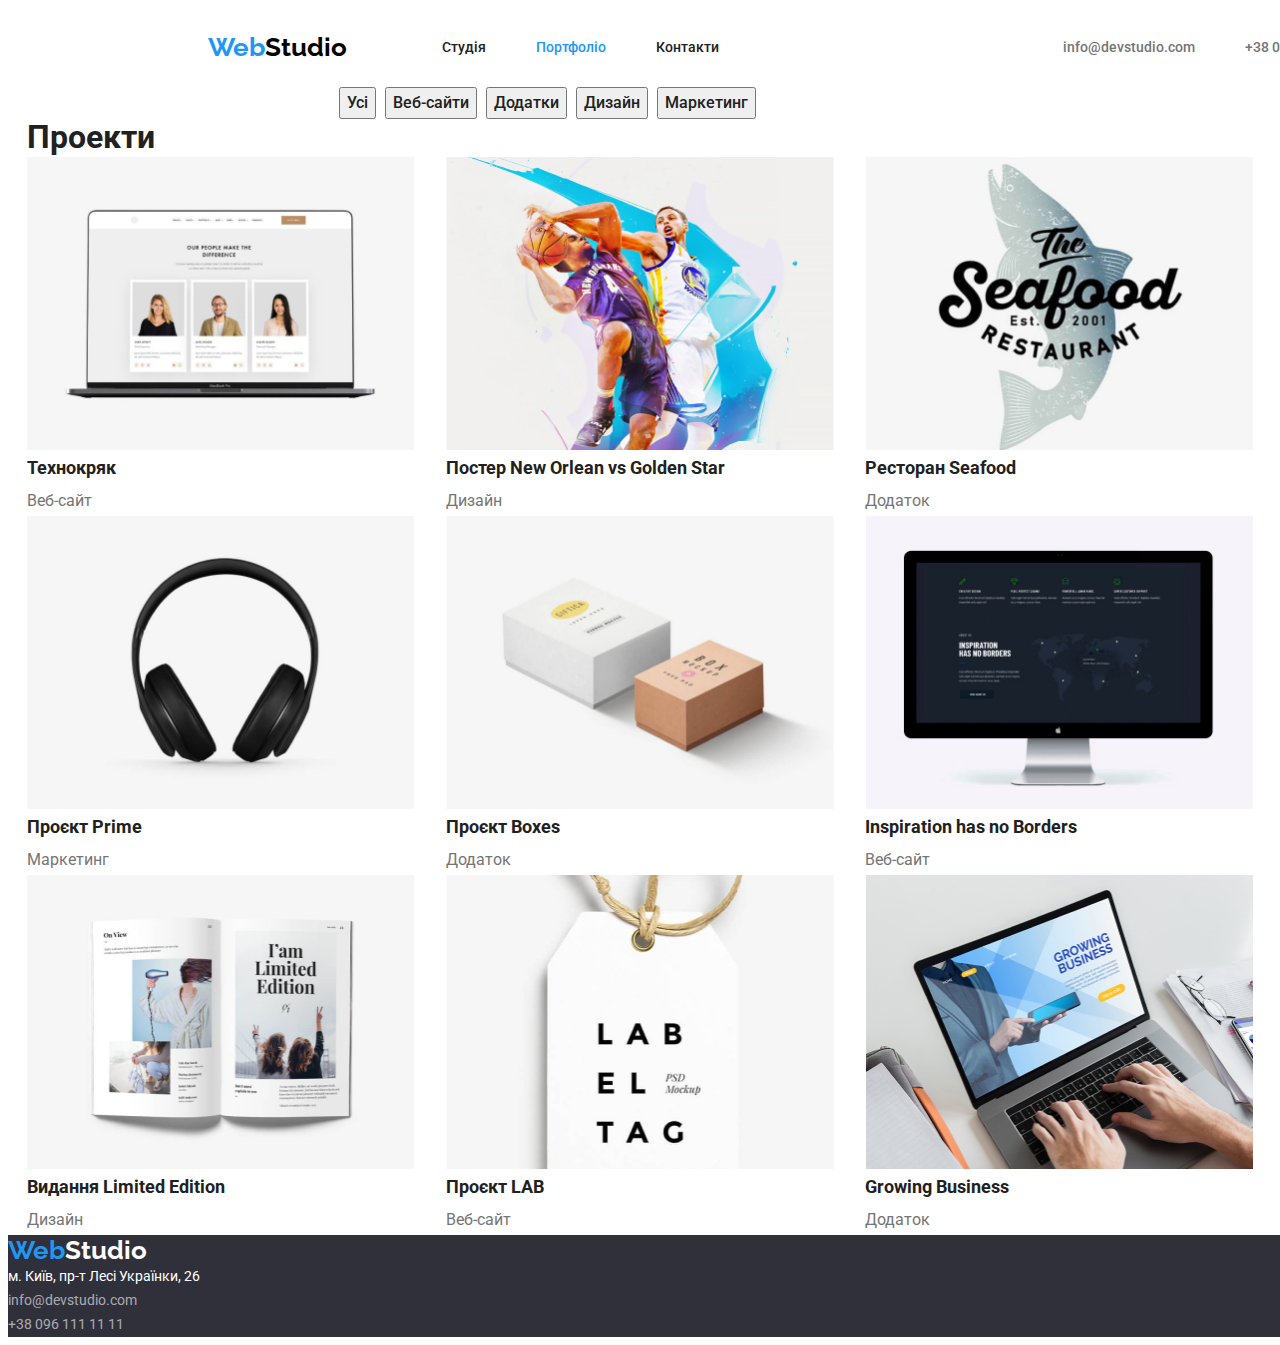
==== portfolio.html @ f0523ce9 "https://abeduhin.github.io/goit-markup-hw-03/" ====
<!DOCTYPE html>
<html lang="en">
<head>
    <meta charset="UTF-8">
    <link href="https://fonts.googleapis.com/css2?family=Raleway:wght@700&family=Roboto:wght@400;500;700;900&display=swap" rel="stylesheet">
    <link rel="stylesheet" href="./css/style.css">
    <title>Web studio (Version 2.1)</title>
</head>

<body>
    <!--Портфоліо-->
    <!--Верхня лінія--> 

    <header class="container-header">
        <div class="container page-header-container">
        <a href="#" class="logo"><span class="logo-span">Web</span>Studio</a>
        <nav class="page-navigation">
            <ul class="nav-list menu">
            <li><a href="./index.html"class="studio-portfolio">Студія</a></li>
            <li><a href="#"class="portfolio-portfolio">Портфоліо</a></li>
            <li><a href="#"class="contakts">Контакти</a></li>
            </ul>            
        </nav>
            <ul class="contakt">
            <li><a href="mailto:info@devstudio.com"class="mail">info@devstudio.com</a></li>
            <li><a href ="tel:+380961111111"class="tel">+38 096 111 11 11</a></li>
            </ul>
        </div>
                
          
        </header>
    <main>
        <section>
        <!-- filters -->
        <div class="container-project">
             <ul class="btn-port">
                <li><button type="button" class="btn-port-li">Усі</button></li>
                <li><button type="button" class="btn-port-li">Веб-сайти</button></li>
                <li><button type="button" class="btn-port-li">Додатки</button></li>
                <li><button type="button" class="btn-port-li">Дизайн</button></li>
                <li><button type="button" class="btn-port-li">Маркетинг</button></li>
                      
            </ul>
            
            <!-- project -->
                <h1>Проекти</h1>
                <ul class="projects">
                    
                    <li>
                        <img src="./images/img_p1.jpg" alt="Веб-сайт" width="388">
                        <h2 class="feature-projects">Технокряк</h2>
                        <p class="text-pojects">Веб-сайт</p>
                    </li>
                    <li>
                        <img src="./images/img_p2.jpg" alt="Дизайн" width="388">
                        <h2 class="feature-projects">Постер New Orlean vs Golden Star</h2>
                        <p class="text-pojects">Дизайн</p>
                    </li>
                    <li>
                        <img src="./images/img_p3.jpg" alt="Додаток" width="388">
                        <h2 class="feature-projects">Ресторан Seafood</h2>
                        <p class="text-pojects">Додаток</p>
                    </li>
                    <li>
                        <img src="./images/img_p4.jpg" alt="Маркетинг" width="388">
                        <h2 class="feature-projects">Проєкт Prime</h2>
                        <p class="text-pojects">Маркетинг</p>
                    </li>
                    <li>
                        <img src="./images/img_p5.jpg" alt="Додаток" width="388">
                        <h2 class="feature-projects">Проєкт Boxes</h2>
                        <p class="text-pojects">Додаток</p>
                    </li>
                    <li>
                        <img src="./images/img_p6.jpg" alt="Веб-сайт" width="388">
                        <h2 class="feature-projects">Inspiration has no Borders</h2>
                        <p class="text-pojects">Веб-сайт</p>
                    </li>
                    <li>
                        <img src="./images/img_p7.jpg" alt="Дизайн" width="388">
                        <h2 class="feature-projects">Видання Limited Edition</h2>
                        <p class="text-pojects">Дизайн</p>
                    </li>
                    <li>
                        <img src="./images/img_p8.jpg" alt="Веб-сайт" width="388">
                        <h2 class="feature-projects">Проєкт LAB</h2>
                        <p class="text-pojects">Веб-сайт</p>
                    </li>
                    <li>
                        <img src="./images/img_p9.jpg" alt="Додаток" width="388">
                        <h2 class="feature-projects">Growing Business</h2>
                        <p class="text-pojects">Додаток</p>
                    </li>
                </ul>
        </div>
            </section>

            
    </main>
    <!--Підвал-->
    <footer class="footer-container">
        <a href="#" class="logo-footer"><span class="logo-span">Web</span>Studio</a>
        <address>
        <ul class="address-list">
            <li>
                <a href="https://www.google.com/maps/d/u/0/viewer?mid=10uSM3H-mIU3GznYo2szRIEphczw&hl=en_US&ll=50.427327000000055%2C30.538092&z=17" target="_blank"  rel="noopener noreferrer" class="adres">м. Київ, пр-т Лесі Українки, 26</a>
                
            </li>

            <li><a href="mailto:info@devstudio.com" class="mail-footer">info@devstudio.com</a></li>
            <li><a href ="tel:+380961111111" class="tel-footer">+38 096 111 11 11</a></li>
        </ul>
    </address>
        
    </footer>
</body>
</html>
---- css/style.css ----
body { 
    
    font-size: 16px;
    font-family: 'Roboto', sans-serif;
    font-weight:700;
    line-height: 1.17;
    color:rgba(33, 33, 33, 1) ;
    
}

:root {
    --brand-color:rgba(33, 150, 243, 1);
    --decor-color: rgba(255, 255, 255, 1);
    --text-color: rgba(117, 117, 117, 1);
    
    
}
h1,
h2,
h3,
h4,
h5,
h6,
p {
  margin-top: 0;
  margin-bottom: 0;
}

ul,
ol {
  margin-top: 0;
  margin-bottom: 0;
  padding-left: 0;
}

img {
  display: block;
}
.container {
    width: 1200px;
    margin-left: auto;
    margin-right: auto;
    padding-left: 15px;
    padding-right: 15px;
}
.container-project {
    width: 1227px;
    margin-left: auto;
    margin-right: auto;
    padding-left: 15px;
    padding-right: 15px;

}
.section {
    margin-top: 94px;
    margin-bottom: 94px;
}
.visually-hidden {
    position: absolute;
    width: 1px;
    height: 1px;
    margin: -1px;
    padding: 0;
    overflow: hidden;
    border: 0;
    clip: rect(0 0 0 0);
  }
/* header */
.container-header { 
    padding-top: 24px;
    padding-bottom: 25px;
    width: 1600px;
    background-color:rgba(255, 255, 255, 1)
    

}
.page-header-container {  
    display: flex;
    align-items: center;
}

.nav-list { 
    display: flex;
    align-items: center;
    column-gap: 50px;
    padding-left: 95px;
    padding-right: 344px;

}

.menu {

}

.logo, .logo-footer {
    font-family:'Raleway';
    font-size: 26px;
    color:rgba(0, 0, 0, 1) ;
    text-decoration: none;

}
.logo {
    padding-left: 0px;
}

.logo-span {
    color: var(--brand-color);
}

.logo:hover, .logo:focus,
.studio-portfolio:hover, .studio-portfolio:focus, 
.portfolio-index:hover, .portfolio-index:focus,
.contakts:hover, .contakts:focus,
.mail:hover, .mail:focus, 
.tel:hover, .tel:focus,
.btn-headline:hover, .btn-headline:focus,
.logo-footer:hover, .logo-footer:focus,
.adres:hover, .adres:focus,
.mail-footer:hover, .mail-footer:focus,
.tel-footer:hover, .tel-footer:focus {
     color: var(--brand-color);
}
    
.nav-list {
    font-weight: 500;
    font-size: 14px; 
    list-style-type: none;          
}    

.studio-index, .studio-portfolio, .portfolio-index, .portfolio-portfolio, .contakts {
    text-decoration: none; 
    color:rgba(33, 33, 33, 1) ;    
      
}
.studio-index {
    color: var(--brand-color);
}
.portfolio-portfolio {
    color: var(--brand-color);
}
.mail, .tel {
    text-decoration: none; 
    color: var(--text-color) ;
}

.contakt {
    list-style-type: none;
    font-weight: 500;
    font-size: 14px;
    display: flex; 
    align-items: center; 
    column-gap: 50px; 
     
}
   /* main */

.main-neadline {
    background-color: rgba(33, 33, 33, 1);
    height: 600px;
    width: 1600px;
    border: 1px solid rgba(47, 48, 58, 1);
    
    
}
.headline {
    width: 696px;
    padding-top: 200px;
    text-align: center;
    font-size: 44px;
    line-height: 1.37;
    color: var(--decor-color);
    text-transform: uppercase;
    margin-left: auto;
    margin-right: auto;
    margin-bottom: 30px;
    
} 

.btn-headline {
    font-size: 16px;
    font-family: 'Roboto', sans-serif;
    font-weight:700;
    background-color: rgba(33, 150, 243, 1);
    line-height: 1.88;
    cursor: pointer;
    color: var(--decor-color) ;
    text-align: center;
    margin-left: auto;
    margin-right: auto;
    display: block;
    min-width: 216px;
    min-height: 50px;
}

.btn-headline:hover, .btn-headline:focus {
    color: var(--decor-color) ;
} 
     /* hang */
.list-hang {
    list-style-type: none;
    display: flex;
    flex-wrap: wrap;
    column-gap: 30px;
    
}
.list-hang-item {
    flex-basis: calc((100% - 90px) / 4) ;
}

.feature-hang {
    font-size: 14px;
    font-weight: 700;
    margin-bottom: 10px;    
} 
.list-action {
    list-style-type: none;
    display: flex;
    gap: 30px;
    margin-bottom: 188px;
}

.text {
    font-weight: 400;
    font-size: 14px;
    line-height: 1.71;
    color: var(--text-color) ;
}

.feature-section {
    font-size: 36px;
    font-weight: 700;
    margin-left: auto;
    margin-right: auto;
    margin-bottom: 50px;
    text-align: center;
    
     
}
.list-comand {
    list-style-type: none;
    display: flex;
    gap: 30px;
}

.feature-comand {
    font-weight: 500;
    font-size: 16px;
      
}

.position {
    font-weight: 400;
    color: var(--text-color) ;
}

.logo-footer {
    color: var(--decor-color);
}

.address-list {
    font-weight: 400;
    font-size: 14px;
    font-style: normal;
    list-style-type: none;    
}  

.adres {
    line-height: 1.71;
    text-decoration: none;
    color: var(--decor-color)
}

.mail-footer, .tel-footer {
    line-height: 1.71;
    text-decoration: none;
    color: rgba(255, 255, 255, 0.6);       
}

.btn-port {
    list-style-type: none;
    display: flex;
    align-items: center;
    column-gap: 9px;
    margin-left: auto;
    margin-right: auto;
    width: 603px;
        
}

.btn-port-li {
    font-size: 16px;
    font-family: 'Roboto', sans-serif;
    font-weight: 500;
    line-height: 1.62; 
    color:rgba(33, 33, 33, 1) ;

    cursor: pointer;
}

.btn-port-li:hover, .btn-port-li:focus {
    background-color: rgba(33, 150, 243, 1);
    color: var(--decor-color); 
}

.projects {
    list-style-type: none;
    display: flex;
    flex-wrap: wrap;
    column-gap: 31px; 
}

.feature-projects {
    font-size: 18px;
    font-weight: 700;
    line-height: 2;
}

.text-pojects {
    font-weight: 400;
    line-height: 1.88;
    color: var(--text-color); 
} 

.footer-container {
    background-color: rgba(47, 48, 58, 1);
    width: 1600px;
}
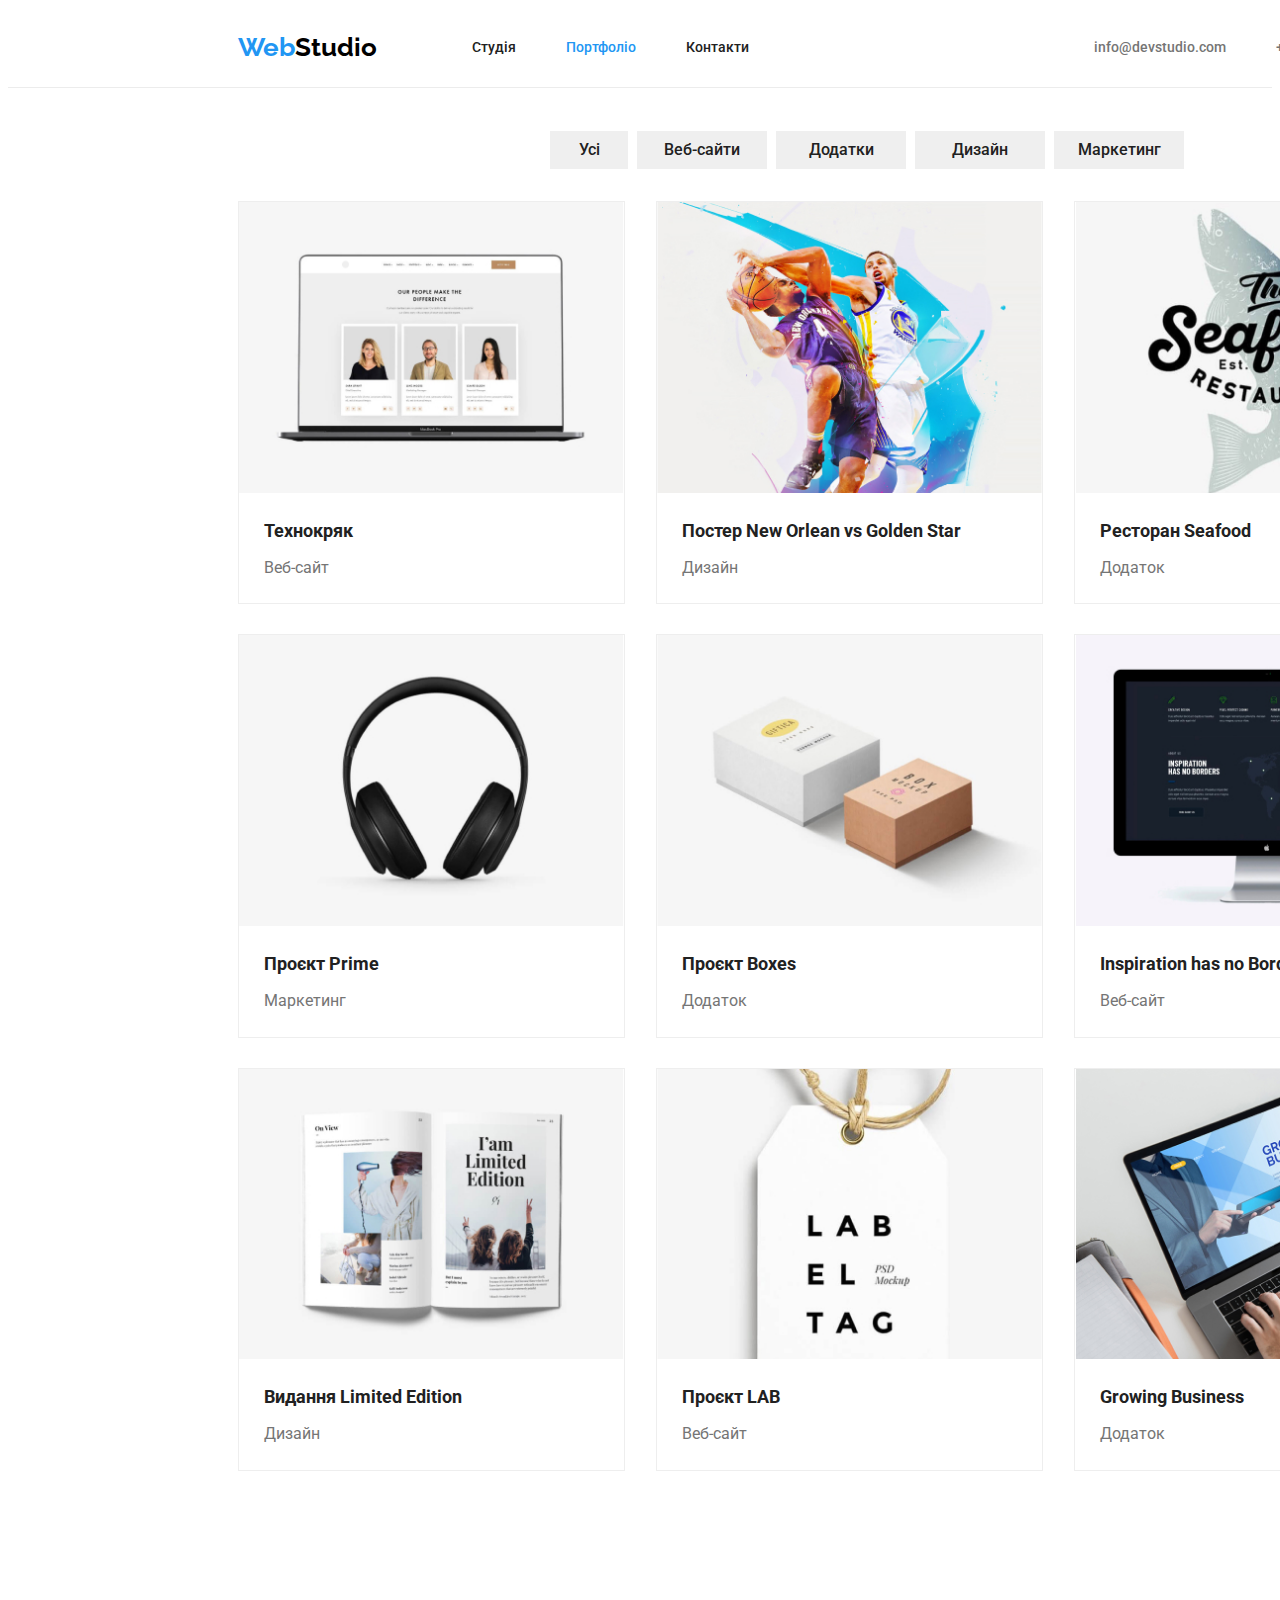
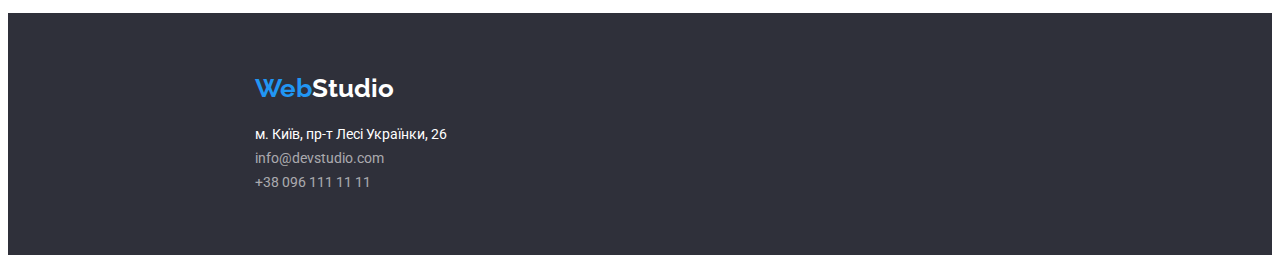
==== commit 48a2656c: "https://abeduhin.github.io/goit-markup-hw-03/" ====
--- a/portfolio.html
+++ b/portfolio.html
@@ -34,7 +34,7 @@
         <!-- filters -->
         <div class="container-project">
              <ul class="btn-port">
-                <li><button type="button" class="btn-port-li">Усі</button></li>
+                <li><button type="button" class="btn-port-li general">Усі</button></li>
                 <li><button type="button" class="btn-port-li">Веб-сайти</button></li>
                 <li><button type="button" class="btn-port-li">Додатки</button></li>
                 <li><button type="button" class="btn-port-li">Дизайн</button></li>
@@ -43,51 +43,51 @@
             </ul>
             
             <!-- project -->
-                <h1>Проекти</h1>
+                <h1 class="visually-hidden">Проекти</h1>
                 <ul class="projects">
                     
-                    <li>
-                        <img src="./images/img_p1.jpg" alt="Веб-сайт" width="388">
+                    <li class="project-item">
+                        <img src="./images/img_p1.jpg" alt="Веб-сайт" width="385">
                         <h2 class="feature-projects">Технокряк</h2>
                         <p class="text-pojects">Веб-сайт</p>
                     </li>
-                    <li>
-                        <img src="./images/img_p2.jpg" alt="Дизайн" width="388">
+                    <li class="project-item">
+                        <img src="./images/img_p2.jpg" alt="Дизайн" width="385">
                         <h2 class="feature-projects">Постер New Orlean vs Golden Star</h2>
                         <p class="text-pojects">Дизайн</p>
                     </li>
-                    <li>
-                        <img src="./images/img_p3.jpg" alt="Додаток" width="388">
+                    <li class="project-item">
+                        <img src="./images/img_p3.jpg" alt="Додаток" width="385">
                         <h2 class="feature-projects">Ресторан Seafood</h2>
                         <p class="text-pojects">Додаток</p>
                     </li>
-                    <li>
-                        <img src="./images/img_p4.jpg" alt="Маркетинг" width="388">
+                    <li class="project-item">
+                        <img src="./images/img_p4.jpg" alt="Маркетинг" width="385">
                         <h2 class="feature-projects">Проєкт Prime</h2>
                         <p class="text-pojects">Маркетинг</p>
                     </li>
-                    <li>
-                        <img src="./images/img_p5.jpg" alt="Додаток" width="388">
+                    <li class="project-item">
+                        <img src="./images/img_p5.jpg" alt="Додаток" width="385">
                         <h2 class="feature-projects">Проєкт Boxes</h2>
                         <p class="text-pojects">Додаток</p>
                     </li>
-                    <li>
-                        <img src="./images/img_p6.jpg" alt="Веб-сайт" width="388">
+                    <li class="project-item">
+                        <img src="./images/img_p6.jpg" alt="Веб-сайт" width="385">
                         <h2 class="feature-projects">Inspiration has no Borders</h2>
                         <p class="text-pojects">Веб-сайт</p>
                     </li>
-                    <li>
-                        <img src="./images/img_p7.jpg" alt="Дизайн" width="388">
+                    <li class="project-item">
+                        <img src="./images/img_p7.jpg" alt="Дизайн" width="385">
                         <h2 class="feature-projects">Видання Limited Edition</h2>
                         <p class="text-pojects">Дизайн</p>
                     </li>
-                    <li>
-                        <img src="./images/img_p8.jpg" alt="Веб-сайт" width="388">
+                    <li class="project-item">
+                        <img src="./images/img_p8.jpg" alt="Веб-сайт" width="385">
                         <h2 class="feature-projects">Проєкт LAB</h2>
                         <p class="text-pojects">Веб-сайт</p>
                     </li>
-                    <li>
-                        <img src="./images/img_p9.jpg" alt="Додаток" width="388">
+                    <li class="project-item">
+                        <img src="./images/img_p9.jpg" alt="Додаток" width="385">
                         <h2 class="feature-projects">Growing Business</h2>
                         <p class="text-pojects">Додаток</p>
                     </li>
@@ -99,6 +99,7 @@
     </main>
     <!--Підвал-->
     <footer class="footer-container">
+        <div class="container">
         <a href="#" class="logo-footer"><span class="logo-span">Web</span>Studio</a>
         <address>
         <ul class="address-list">
@@ -111,7 +112,9 @@
             <li><a href ="tel:+380961111111" class="tel-footer">+38 096 111 11 11</a></li>
         </ul>
     </address>
-        
+        </div>
     </footer>
+    
+    
 </body>
 </html>--- a/css/style.css
+++ b/css/style.css
@@ -6,6 +6,7 @@
     font-weight:700;
     line-height: 1.17;
     color:rgba(33, 33, 33, 1) ;
+    max-width: 1600px;
     
 }
 
@@ -46,15 +47,15 @@
 }
 .container-project {
     width: 1227px;
-    margin-left: auto;
-    margin-right: auto;
+    margin-left: 215px;
     padding-left: 15px;
     padding-right: 15px;
+    margin-bottom: 142px;
 
 }
 .section {
-    margin-top: 94px;
-    margin-bottom: 94px;
+    padding-top: 94px;
+    
 }
 .visually-hidden {
     position: absolute;
@@ -70,8 +71,9 @@
 .container-header { 
     padding-top: 24px;
     padding-bottom: 25px;
-    width: 1600px;
-    background-color:rgba(255, 255, 255, 1)
+    padding-left: 215px;
+    background-color:rgba(255, 255, 255, 1);
+    border-bottom: 1px solid rgba(236, 236, 236, 1);
     
 
 }
@@ -85,7 +87,7 @@
     align-items: center;
     column-gap: 50px;
     padding-left: 95px;
-    padding-right: 344px;
+    padding-right: 345px;
 
 }
 
@@ -150,7 +152,8 @@
     font-size: 14px;
     display: flex; 
     align-items: center; 
-    column-gap: 50px; 
+    column-gap: 50px;
+    justify-content: flex-end;
      
 }
    /* main */
@@ -158,7 +161,6 @@
 .main-neadline {
     background-color: rgba(33, 33, 33, 1);
     height: 600px;
-    width: 1600px;
     border: 1px solid rgba(47, 48, 58, 1);
     
     
@@ -237,32 +239,60 @@
     
      
 }
+.section-comand {
+    padding-top: 94px;
+    padding-bottom: 94px;
+    border: 1px solid rgba(0, 0, 0, 1);
+
+}
+
 .list-comand {
     list-style-type: none;
     display: flex;
     gap: 30px;
+    
+}
+
+.list-comand-cart {
+    text-align: center;
 }
 
 .feature-comand {
     font-weight: 500;
     font-size: 16px;
+    margin-top: 30px;
       
 }
 
 .position {
     font-weight: 400;
     color: var(--text-color) ;
+    margin-top: 10px;
+}
+
+.footer-container {
+    background-color: rgba(47, 48, 58, 1);
+    padding: 60px 0px;
+    
+    
+    
 }
 
 .logo-footer {
     color: var(--decor-color);
+    margin-left: 215px;
+    
 }
 
 .address-list {
     font-weight: 400;
     font-size: 14px;
     font-style: normal;
-    list-style-type: none;    
+    list-style-type: none;
+    margin-top: 20px;
+    margin-left: 215px; 
+    line-height: 9px; 
+      
 }  
 
 .adres {
@@ -274,18 +304,19 @@
 .mail-footer, .tel-footer {
     line-height: 1.71;
     text-decoration: none;
-    color: rgba(255, 255, 255, 0.6);       
+    color: rgba(255, 255, 255, 0.6);
+       
 }
 
 .btn-port {
     list-style-type: none;
     display: flex;
-    align-items: center;
-    column-gap: 9px;
+    gap: 9px;
     margin-left: auto;
     margin-right: auto;
     width: 603px;
-        
+    margin-top: 43px;
+    margin-bottom: 32px;        
 }
 
 .btn-port-li {
@@ -293,9 +324,15 @@
     font-family: 'Roboto', sans-serif;
     font-weight: 500;
     line-height: 1.62; 
-    color:rgba(33, 33, 33, 1) ;
-
+    color:rgba(33, 33, 33, 1);
     cursor: pointer;
+    border: none;
+    min-width: 130px;
+    min-height: 38px;
+}
+
+.general {
+    min-width: 78px;
 }
 
 .btn-port-li:hover, .btn-port-li:focus {
@@ -308,24 +345,34 @@
     display: flex;
     flex-wrap: wrap;
     column-gap: 31px; 
+    row-gap: 30px;
 }
 
 .feature-projects {
     font-size: 18px;
     font-weight: 700;
     line-height: 2;
+    margin-top: 20px;
+    margin-left: 25px;
+    margin-right: 25px;
 }
 
 .text-pojects {
     font-weight: 400;
     line-height: 1.88;
     color: var(--text-color); 
+    margin-top: 4px;
+    margin-bottom: 20px;
+    margin-left: 25px;
+    margin-right: 25px;
 } 
 
-.footer-container {
-    background-color: rgba(47, 48, 58, 1);
-    width: 1600px;
-}
-
-    
-    
+.project-item {
+    border: 1px solid rgba(238, 238, 238, 1);
+}
+.tel-footer {
+    margin-bottom: 60px;
+}
+
+    
+    
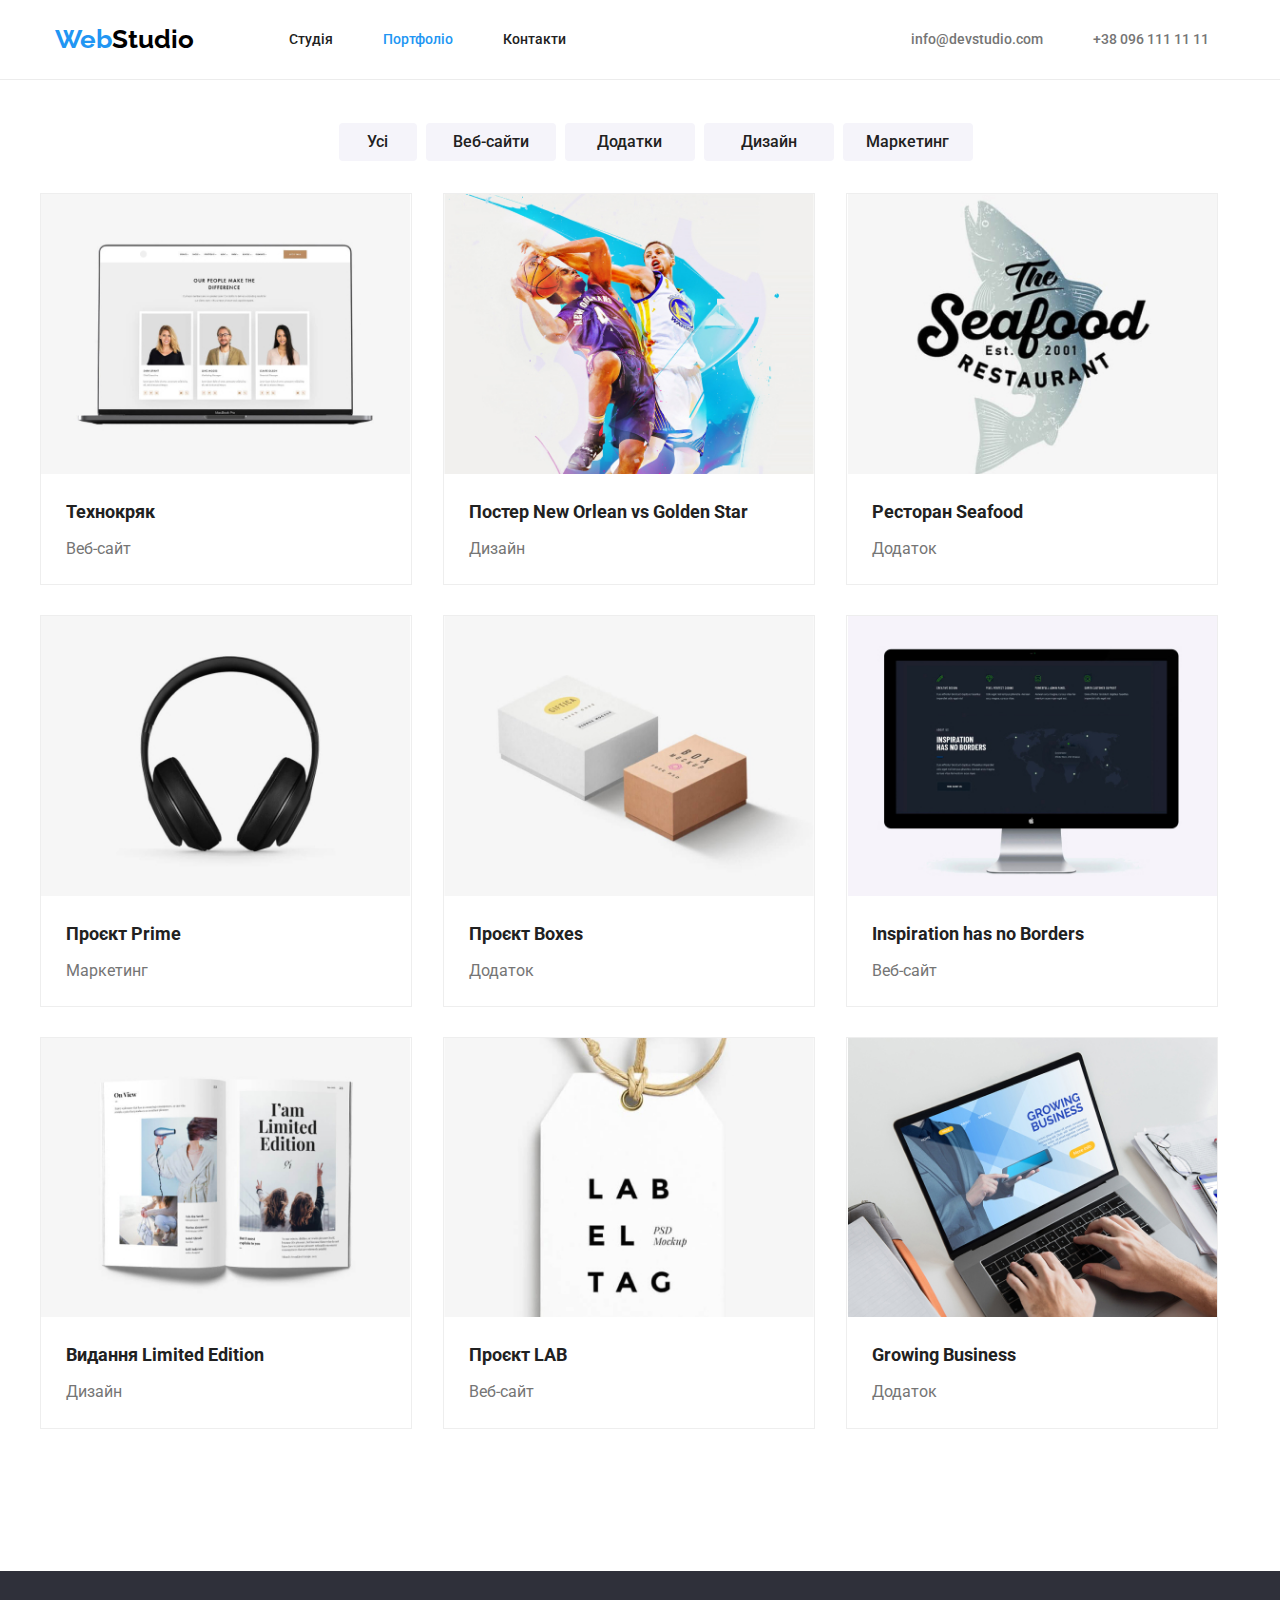
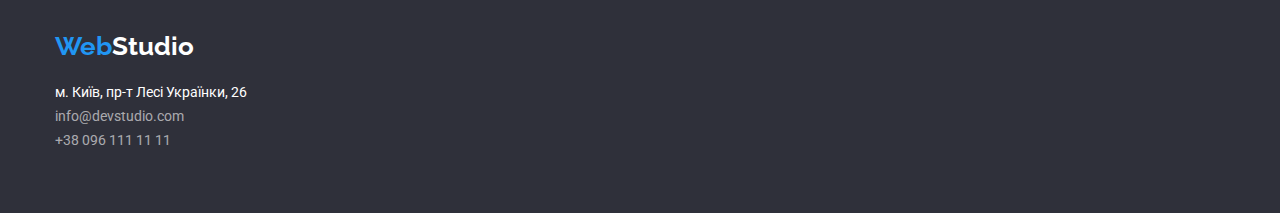
==== commit cc6df872: "https://abeduhin.github.io/goit-markup-hw-03/" ====
--- a/portfolio.html
+++ b/portfolio.html
@@ -3,6 +3,10 @@
 <head>
     <meta charset="UTF-8">
     <link href="https://fonts.googleapis.com/css2?family=Raleway:wght@700&family=Roboto:wght@400;500;700;900&display=swap" rel="stylesheet">
+    <link
+      rel="stylesheet"
+      href="https://cdn.jsdelivr.net/npm/modern-normalize@1.1.0/modern-normalize.min.css"
+    />
     <link rel="stylesheet" href="./css/style.css">
     <title>Web studio (Version 2.1)</title>
 </head>
@@ -47,47 +51,47 @@
                 <ul class="projects">
                     
                     <li class="project-item">
-                        <img src="./images/img_p1.jpg" alt="Веб-сайт" width="385">
+                        <img src="./images/img_p1.jpg" alt="Веб-сайт" width="370">
                         <h2 class="feature-projects">Технокряк</h2>
                         <p class="text-pojects">Веб-сайт</p>
                     </li>
                     <li class="project-item">
-                        <img src="./images/img_p2.jpg" alt="Дизайн" width="385">
+                        <img src="./images/img_p2.jpg" alt="Дизайн" width="370">
                         <h2 class="feature-projects">Постер New Orlean vs Golden Star</h2>
                         <p class="text-pojects">Дизайн</p>
                     </li>
                     <li class="project-item">
-                        <img src="./images/img_p3.jpg" alt="Додаток" width="385">
+                        <img src="./images/img_p3.jpg" alt="Додаток" width="370">
                         <h2 class="feature-projects">Ресторан Seafood</h2>
                         <p class="text-pojects">Додаток</p>
                     </li>
                     <li class="project-item">
-                        <img src="./images/img_p4.jpg" alt="Маркетинг" width="385">
+                        <img src="./images/img_p4.jpg" alt="Маркетинг" width="370">
                         <h2 class="feature-projects">Проєкт Prime</h2>
                         <p class="text-pojects">Маркетинг</p>
                     </li>
                     <li class="project-item">
-                        <img src="./images/img_p5.jpg" alt="Додаток" width="385">
+                        <img src="./images/img_p5.jpg" alt="Додаток" width="370">
                         <h2 class="feature-projects">Проєкт Boxes</h2>
                         <p class="text-pojects">Додаток</p>
                     </li>
                     <li class="project-item">
-                        <img src="./images/img_p6.jpg" alt="Веб-сайт" width="385">
+                        <img src="./images/img_p6.jpg" alt="Веб-сайт" width="370">
                         <h2 class="feature-projects">Inspiration has no Borders</h2>
                         <p class="text-pojects">Веб-сайт</p>
                     </li>
                     <li class="project-item">
-                        <img src="./images/img_p7.jpg" alt="Дизайн" width="385">
+                        <img src="./images/img_p7.jpg" alt="Дизайн" width="370">
                         <h2 class="feature-projects">Видання Limited Edition</h2>
                         <p class="text-pojects">Дизайн</p>
                     </li>
                     <li class="project-item">
-                        <img src="./images/img_p8.jpg" alt="Веб-сайт" width="385">
+                        <img src="./images/img_p8.jpg" alt="Веб-сайт" width="370">
                         <h2 class="feature-projects">Проєкт LAB</h2>
                         <p class="text-pojects">Веб-сайт</p>
                     </li>
                     <li class="project-item">
-                        <img src="./images/img_p9.jpg" alt="Додаток" width="385">
+                        <img src="./images/img_p9.jpg" alt="Додаток" width="370">
                         <h2 class="feature-projects">Growing Business</h2>
                         <p class="text-pojects">Додаток</p>
                     </li>
--- a/css/style.css
+++ b/css/style.css
@@ -6,7 +6,7 @@
     font-weight:700;
     line-height: 1.17;
     color:rgba(33, 33, 33, 1) ;
-    max-width: 1600px;
+    
     
 }
 
@@ -46,11 +46,12 @@
     padding-right: 15px;
 }
 .container-project {
-    width: 1227px;
-    margin-left: 215px;
+    width: 1230px;
+    margin-left: auto;
     padding-left: 15px;
     padding-right: 15px;
     margin-bottom: 142px;
+    margin-right: auto;
 
 }
 .section {
@@ -71,7 +72,6 @@
 .container-header { 
     padding-top: 24px;
     padding-bottom: 25px;
-    padding-left: 215px;
     background-color:rgba(255, 255, 255, 1);
     border-bottom: 1px solid rgba(236, 236, 236, 1);
     
@@ -240,10 +240,16 @@
      
 }
 .section-comand {
+    background-color: rgba(245, 244, 250, 1);
     padding-top: 94px;
     padding-bottom: 94px;
-    border: 1px solid rgba(0, 0, 0, 1);
-
+    
+}
+
+.feature-comand-position {
+    background-color: var(--decor-color);
+    padding-top: 30px;
+    padding-bottom: 30px;
 }
 
 .list-comand {
@@ -272,15 +278,14 @@
 
 .footer-container {
     background-color: rgba(47, 48, 58, 1);
-    padding: 60px 0px;
-    
-    
+    padding-top: 60px; 
+    padding-bottom: 60px;   
     
 }
 
 .logo-footer {
     color: var(--decor-color);
-    margin-left: 215px;
+    
     
 }
 
@@ -290,7 +295,6 @@
     font-style: normal;
     list-style-type: none;
     margin-top: 20px;
-    margin-left: 215px; 
     line-height: 9px; 
       
 }  
@@ -329,6 +333,9 @@
     border: none;
     min-width: 130px;
     min-height: 38px;
+    background-color: rgba(245, 244, 250, 1);
+    border: none;
+    border-radius: 4px;
 }
 
 .general {
